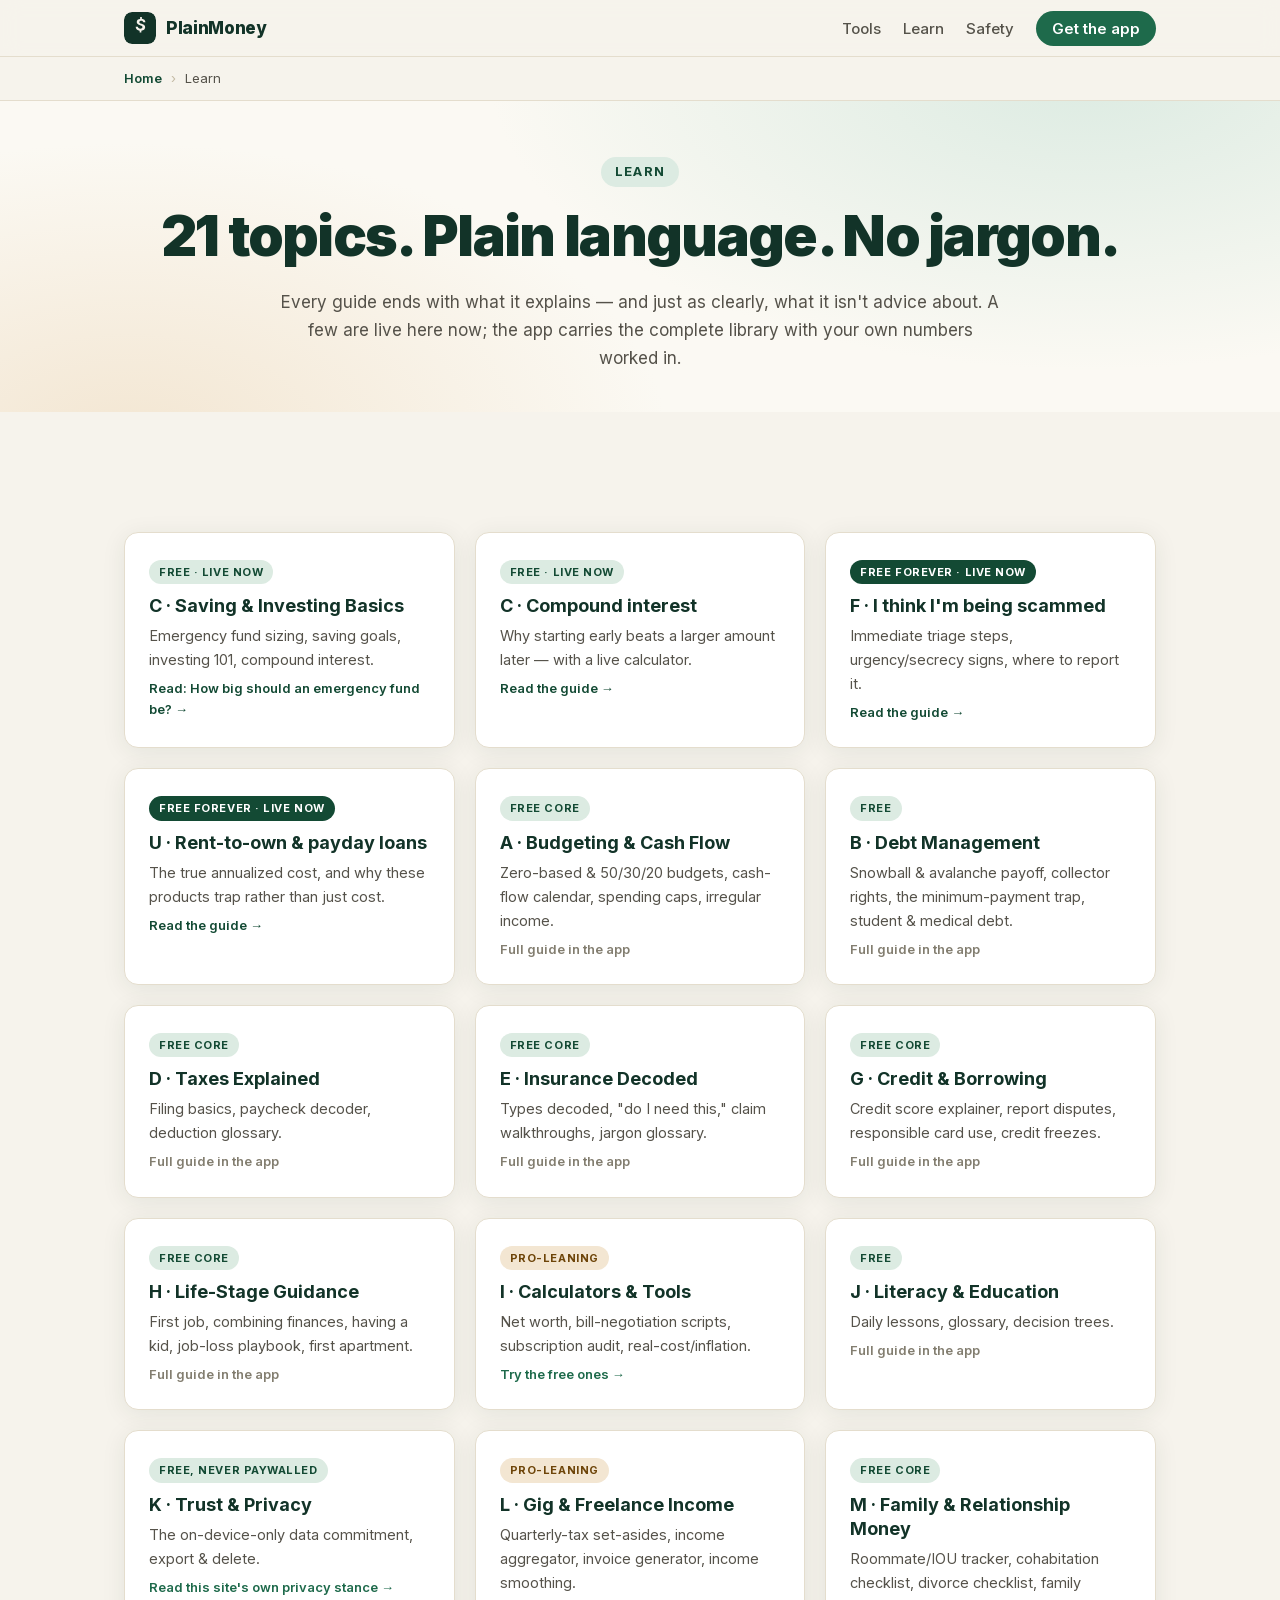
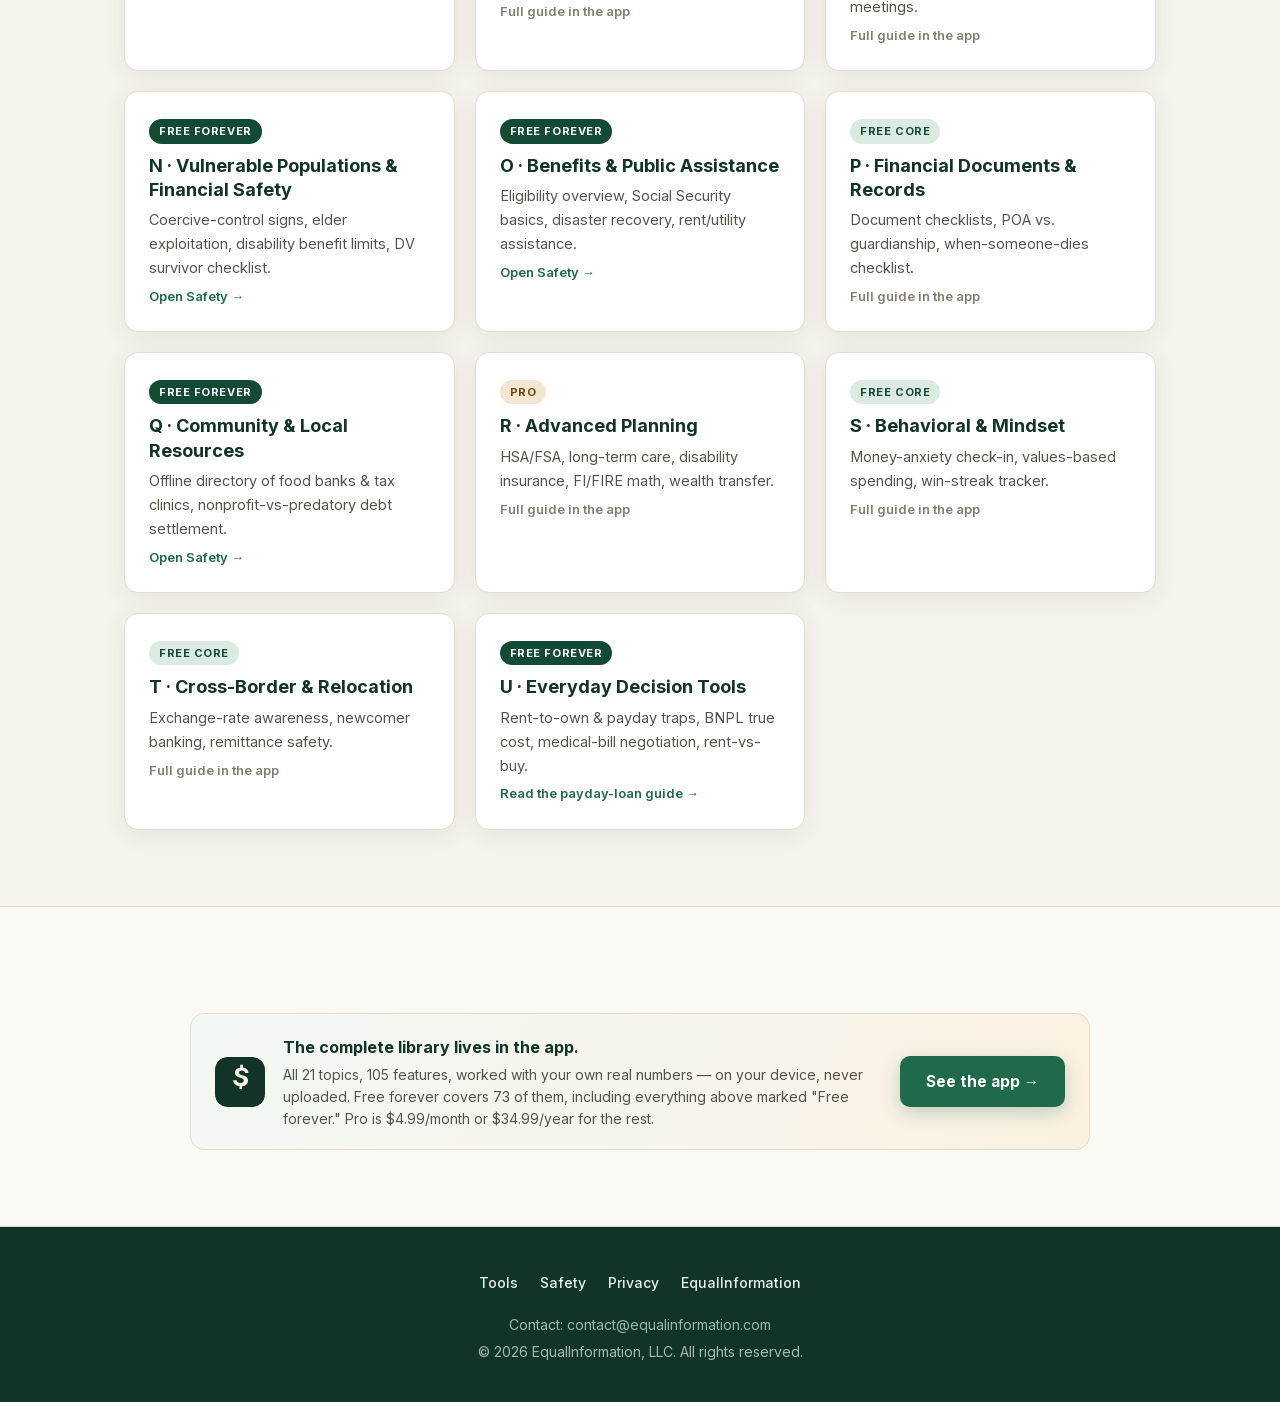
==== learn/index.html @ fc28e8ac "Ship v1 of the public companion site: hero, live calculators, Learn/Safety hubs Static HTML/CSS/JS s" ====
<!DOCTYPE html>
<html lang="en">
<head>
<meta charset="UTF-8">
<meta name="viewport" content="width=device-width, initial-scale=1.0">
<title>Learn — PlainMoney</title>
<meta name="description" content="21 plain-language money topics: budgeting, debt, saving, credit, taxes, insurance, scams, and more. Free calculators and guides, no signup.">
<link rel="canonical" href="https://equalinformation.com/plain-money-personal-finance-site/learn/">
<link rel="icon" type="image/svg+xml" href="../assets/img/favicon.svg">
<meta name="theme-color" content="#123328">
<link rel="stylesheet" href="../assets/fonts/inter.css">
<link rel="stylesheet" href="../assets/css/style.css">
</head>
<body>

<nav aria-label="Main">
  <div class="nav-inner">
    <a href="../" class="nav-logo"><img src="../assets/img/favicon.svg" alt="" width="32" height="32"><span>PlainMoney</span></a>
    <ul class="nav-links" id="nav-links">
      <li><a href="../tools/">Tools</a></li>
      <li><a href="./">Learn</a></li>
      <li><a href="../safety/">Safety</a></li>
      <li><a href="../#apps" class="nav-cta">Get the app</a></li>
    </ul>
    <button class="mobile-menu-btn" onclick="document.getElementById('nav-links').classList.toggle('show')" aria-label="Menu">&#9776;</button>
  </div>
</nav>
<div class="crumbs"><div class="wrap"><a href="../">Home</a><span class="sep">&rsaquo;</span><span class="current">Learn</span></div></div>

<main>

<header class="hero hero-sub">
  <div class="wrap">
    <p class="kicker">Learn</p>
    <h1>21 topics. Plain language. No jargon.</h1>
    <p class="lede">Every guide ends with what it explains — and just as clearly, what it isn't advice about. A few are live here now; the app carries the complete library with your own numbers worked in.</p>
  </div>
</header>

<section class="section">
  <div class="wrap">
    <div class="grid cols-3" id="module-grid">

      <a class="card card-link hoverable" href="emergency-fund.html">
        <span class="badge badge-free">Free &middot; live now</span>
        <h3 style="margin-top:10px">C &middot; Saving &amp; Investing Basics</h3>
        <p>Emergency fund sizing, saving goals, investing 101, compound interest.</p>
        <span class="try">Read: How big should an emergency fund be? &rarr;</span>
      </a>

      <a class="card card-link hoverable" href="compound-interest.html">
        <span class="badge badge-free">Free &middot; live now</span>
        <h3 style="margin-top:10px">C &middot; Compound interest</h3>
        <p>Why starting early beats a larger amount later — with a live calculator.</p>
        <span class="try">Read the guide &rarr;</span>
      </a>

      <a class="card card-link hoverable" href="being-scammed.html">
        <span class="badge badge-forever">Free forever &middot; live now</span>
        <h3 style="margin-top:10px">F &middot; I think I'm being scammed</h3>
        <p>Immediate triage steps, urgency/secrecy signs, where to report it.</p>
        <span class="try">Read the guide &rarr;</span>
      </a>

      <a class="card card-link hoverable" href="rent-to-own-and-payday-loans.html">
        <span class="badge badge-forever">Free forever &middot; live now</span>
        <h3 style="margin-top:10px">U &middot; Rent-to-own &amp; payday loans</h3>
        <p>The true annualized cost, and why these products trap rather than just cost.</p>
        <span class="try">Read the guide &rarr;</span>
      </a>

      <div class="card"><span class="badge badge-free">Free core</span><h3 style="margin-top:10px">A &middot; Budgeting &amp; Cash Flow</h3><p>Zero-based &amp; 50/30/20 budgets, cash-flow calendar, spending caps, irregular income.</p><span class="try" style="color:var(--ink-faint)">Full guide in the app</span></div>
      <div class="card"><span class="badge badge-free">Free</span><h3 style="margin-top:10px">B &middot; Debt Management</h3><p>Snowball &amp; avalanche payoff, collector rights, the minimum-payment trap, student &amp; medical debt.</p><span class="try" style="color:var(--ink-faint)">Full guide in the app</span></div>
      <div class="card"><span class="badge badge-free">Free core</span><h3 style="margin-top:10px">D &middot; Taxes Explained</h3><p>Filing basics, paycheck decoder, deduction glossary.</p><span class="try" style="color:var(--ink-faint)">Full guide in the app</span></div>
      <div class="card"><span class="badge badge-free">Free core</span><h3 style="margin-top:10px">E &middot; Insurance Decoded</h3><p>Types decoded, "do I need this," claim walkthroughs, jargon glossary.</p><span class="try" style="color:var(--ink-faint)">Full guide in the app</span></div>
      <div class="card"><span class="badge badge-free">Free core</span><h3 style="margin-top:10px">G &middot; Credit &amp; Borrowing</h3><p>Credit score explainer, report disputes, responsible card use, credit freezes.</p><span class="try" style="color:var(--ink-faint)">Full guide in the app</span></div>
      <div class="card"><span class="badge badge-free">Free core</span><h3 style="margin-top:10px">H &middot; Life-Stage Guidance</h3><p>First job, combining finances, having a kid, job-loss playbook, first apartment.</p><span class="try" style="color:var(--ink-faint)">Full guide in the app</span></div>
      <div class="card"><span class="badge badge-pro">Pro-leaning</span><h3 style="margin-top:10px">I &middot; Calculators &amp; Tools</h3><p>Net worth, bill-negotiation scripts, subscription audit, real-cost/inflation.</p><span class="try"><a href="../tools/">Try the free ones &rarr;</a></span></div>
      <div class="card"><span class="badge badge-free">Free</span><h3 style="margin-top:10px">J &middot; Literacy &amp; Education</h3><p>Daily lessons, glossary, decision trees.</p><span class="try" style="color:var(--ink-faint)">Full guide in the app</span></div>
      <div class="card"><span class="badge badge-free">Free, never paywalled</span><h3 style="margin-top:10px">K &middot; Trust &amp; Privacy</h3><p>The on-device-only data commitment, export &amp; delete.</p><span class="try"><a href="../privacy.html">Read this site's own privacy stance &rarr;</a></span></div>
      <div class="card"><span class="badge badge-pro">Pro-leaning</span><h3 style="margin-top:10px">L &middot; Gig &amp; Freelance Income</h3><p>Quarterly-tax set-asides, income aggregator, invoice generator, income smoothing.</p><span class="try" style="color:var(--ink-faint)">Full guide in the app</span></div>
      <div class="card"><span class="badge badge-free">Free core</span><h3 style="margin-top:10px">M &middot; Family &amp; Relationship Money</h3><p>Roommate/IOU tracker, cohabitation checklist, divorce checklist, family meetings.</p><span class="try" style="color:var(--ink-faint)">Full guide in the app</span></div>
      <div class="card"><span class="badge badge-forever">Free forever</span><h3 style="margin-top:10px">N &middot; Vulnerable Populations &amp; Financial Safety</h3><p>Coercive-control signs, elder exploitation, disability benefit limits, DV survivor checklist.</p><span class="try"><a href="../safety/">Open Safety &rarr;</a></span></div>
      <div class="card"><span class="badge badge-forever">Free forever</span><h3 style="margin-top:10px">O &middot; Benefits &amp; Public Assistance</h3><p>Eligibility overview, Social Security basics, disaster recovery, rent/utility assistance.</p><span class="try"><a href="../safety/">Open Safety &rarr;</a></span></div>
      <div class="card"><span class="badge badge-free">Free core</span><h3 style="margin-top:10px">P &middot; Financial Documents &amp; Records</h3><p>Document checklists, POA vs. guardianship, when-someone-dies checklist.</p><span class="try" style="color:var(--ink-faint)">Full guide in the app</span></div>
      <div class="card"><span class="badge badge-forever">Free forever</span><h3 style="margin-top:10px">Q &middot; Community &amp; Local Resources</h3><p>Offline directory of food banks &amp; tax clinics, nonprofit-vs-predatory debt settlement.</p><span class="try"><a href="../safety/">Open Safety &rarr;</a></span></div>
      <div class="card"><span class="badge badge-pro">Pro</span><h3 style="margin-top:10px">R &middot; Advanced Planning</h3><p>HSA/FSA, long-term care, disability insurance, FI/FIRE math, wealth transfer.</p><span class="try" style="color:var(--ink-faint)">Full guide in the app</span></div>
      <div class="card"><span class="badge badge-free">Free core</span><h3 style="margin-top:10px">S &middot; Behavioral &amp; Mindset</h3><p>Money-anxiety check-in, values-based spending, win-streak tracker.</p><span class="try" style="color:var(--ink-faint)">Full guide in the app</span></div>
      <div class="card"><span class="badge badge-free">Free core</span><h3 style="margin-top:10px">T &middot; Cross-Border &amp; Relocation</h3><p>Exchange-rate awareness, newcomer banking, remittance safety.</p><span class="try" style="color:var(--ink-faint)">Full guide in the app</span></div>
      <div class="card"><span class="badge badge-forever">Free forever</span><h3 style="margin-top:10px">U &middot; Everyday Decision Tools</h3><p>Rent-to-own &amp; payday traps, BNPL true cost, medical-bill negotiation, rent-vs-buy.</p><span class="try"><a href="rent-to-own-and-payday-loans.html">Read the payday-loan guide &rarr;</a></span></div>

    </div>
  </div>
</section>

<section class="section tint">
  <div class="wrap">
    <div class="iap-plug">
      <img class="iap-icon" src="../assets/img/favicon.svg" alt="">
      <div class="iap-copy">
        <strong>The complete library lives in the app.</strong>
        <p>All 21 topics, 105 features, worked with your own real numbers — on your device, never uploaded. Free forever covers 73 of them, including everything above marked "Free forever." Pro is $4.99/month or $34.99/year for the rest.</p>
      </div>
      <div class="iap-cta"><a class="btn btn-primary" href="../#apps">See the app &rarr;</a></div>
    </div>
  </div>
</section>

</main>

<footer>
  <div class="wrap footer-inner">
    <ul class="footer-links">
      <li><a href="../tools/">Tools</a></li>
      <li><a href="../safety/">Safety</a></li>
      <li><a href="../privacy.html">Privacy</a></li>
      <li><a href="https://equalinformation.com" target="_blank" rel="noopener">EqualInformation</a></li>
    </ul>
    <p class="footer-copy">Contact: <a href="mailto:contact@equalinformation.com">contact@equalinformation.com</a><br>&copy; 2026 EqualInformation, LLC. All rights reserved.</p>
  </div>
</footer>

<script>
  document.querySelectorAll('.nav-links a').forEach(function (a) {
    a.addEventListener('click', function () { document.getElementById('nav-links').classList.remove('show'); });
  });
</script>
</body>
</html>
---- assets/fonts/inter.css ----
/* Inter variable font (latin subset) — self-hosted, no third-party requests.
   Single variable file covers all weights 100–900. */
@font-face {
    font-family: 'Inter';
    font-style: normal;
    font-weight: 100 900;
    font-display: swap;
    src: url(inter-latin-var.woff2) format('woff2');
    unicode-range: U+0000-00FF, U+0131, U+0152-0153, U+02BB-02BC, U+02C6, U+02DA, U+02DC, U+0304, U+0308, U+0329, U+2000-206F, U+20AC, U+2122, U+2191, U+2193, U+2212, U+2215, U+FEFF, U+FFFD;
}
---- assets/css/style.css ----
/* PlainMoney — brand stylesheet
   Formula shared with nutrisize.health / insurance-site: white-canvas-style layout,
   Inter type, pill kickers, 14px card radius, tinted-hairline cards, dark footer band.
   Palette is PlainMoney's OWN — pulled straight from the shipped app's "Paper & Ink"
   theme (ios/PlainMoney/Resources/Theme.swift, android Colors.kt) so the site previews
   what the app actually looks like: warm paper, not white; deep green; amber only for
   genuine caution. Not a copy of nutrisize's green or insurance's blue — same formula,
   this product's own colors. */

:root {
    --green-900: #123328;
    --green-700: #134a34;
    --green-600: #1e6a4b;
    --green-500: #278860;
    --green-100: #dcebe2;
    --amber-700: #6e4509;
    --amber-600: #8a5a0c;
    --amber-500: #a8690e;
    --amber-100: #f3e6d2;
    --red-600: #b3311f;
    --ink: #1c1b18;
    --ink-soft: #55524a;
    --ink-faint: #837e70;
    --paper: #f6f3ec;
    --paper-tint: #fbf9f3;
    --card: #ffffff;
    --line: #e4ddcd;
    --radius: 14px;
    --shadow: 0 4px 24px rgba(18, 51, 40, 0.08);
    --maxw: 1080px;
}

* { margin: 0; padding: 0; box-sizing: border-box; }

html { scroll-behavior: smooth; scroll-padding-top: 74px; }

body {
    font-family: 'Inter', -apple-system, BlinkMacSystemFont, 'Segoe UI', Roboto, sans-serif;
    color: var(--ink);
    background: var(--paper);
    line-height: 1.65;
    font-size: 16px;
    -webkit-font-smoothing: antialiased;
}

img { max-width: 100%; display: block; }
a { color: var(--green-600); text-decoration: none; }
a:hover { text-decoration: underline; }

.wrap { max-width: var(--maxw); margin: 0 auto; padding: 0 24px; }

.sr-only, .skip {
    position: absolute; width: 1px; height: 1px; overflow: hidden;
    clip: rect(0 0 0 0); white-space: nowrap;
}
.skip:focus {
    position: fixed; top: 8px; left: 8px; z-index: 100; width: auto; height: auto;
    clip: auto; background: var(--green-900); color: #fff; padding: 10px 16px;
    border-radius: 8px; text-decoration: none;
}

/* ---------- Navigation ---------- */

nav {
    position: sticky; top: 0; z-index: 50;
    background: rgba(246, 243, 236, 0.92);
    backdrop-filter: blur(10px);
    -webkit-backdrop-filter: blur(10px);
    border-bottom: 1px solid var(--line);
}
.nav-inner {
    max-width: var(--maxw); margin: 0 auto; padding: 12px 24px;
    display: flex; align-items: center; gap: 28px;
}
.nav-logo {
    display: flex; align-items: center; gap: 10px;
    font-weight: 800; font-size: 17px; color: var(--green-900);
    letter-spacing: -0.02em;
}
.nav-logo img { width: 32px; height: 32px; border-radius: 8px; }
.nav-links { display: flex; gap: 22px; list-style: none; margin-left: auto; align-items: center; }
.nav-links a { color: var(--ink-soft); font-size: 15px; font-weight: 500; text-decoration: none; }
.nav-links a:hover { color: var(--green-700); text-decoration: none; }
.nav-links .nav-cta {
    background: var(--green-600); color: #fff !important;
    padding: 8px 16px; border-radius: 999px; font-weight: 600;
}
.nav-links .nav-cta:hover { background: var(--green-700); }
.mobile-menu-btn {
    display: none; margin-left: auto; background: none; border: none;
    font-size: 24px; color: var(--green-900); cursor: pointer;
}

.crumbs { background: var(--paper); border-bottom: 1px solid var(--line); }
.crumbs .wrap { padding: 11px 24px; font-size: 13px; color: var(--ink-faint);
    display: flex; flex-wrap: wrap; align-items: center; gap: 2px 0; }
.crumbs a { color: var(--green-700); font-weight: 600; }
.crumbs .sep { margin: 0 9px; color: #c2b9a2; }
.crumbs .current { color: var(--ink-soft); }

/* ---------- Hero ---------- */

.hero {
    background:
        radial-gradient(1000px 500px at 85% -10%, var(--green-100) 0%, transparent 60%),
        radial-gradient(900px 500px at 10% 110%, var(--amber-100) 0%, transparent 60%),
        var(--paper-tint);
    padding: 84px 0 72px;
    text-align: center;
}
.hero-sub { padding: 56px 0 40px; }

.kicker {
    display: inline-block; font-size: 13px; font-weight: 700; letter-spacing: 0.08em;
    text-transform: uppercase; color: var(--green-700);
    background: var(--green-100); border-radius: 999px; padding: 4px 14px; margin-bottom: 18px;
}

.hero h1 {
    font-size: clamp(34px, 5.5vw, 56px);
    font-weight: 900; letter-spacing: -0.03em; line-height: 1.12;
    color: var(--green-900);
}
.hero h1 .accent { color: var(--green-600); }

.hero .tagline {
    margin-top: 14px; font-size: clamp(17px, 2.4vw, 21px);
    font-weight: 600; color: var(--amber-700);
}

.hero .lede {
    margin: 20px auto 0; max-width: 720px;
    font-size: 17px; color: var(--ink-soft);
}

.cta-row {
    margin-top: 32px; display: flex; flex-wrap: wrap; gap: 12px;
    justify-content: center; align-items: center;
}

.btn {
    display: inline-flex; align-items: center; gap: 8px;
    padding: 13px 26px; border-radius: 10px;
    font-weight: 700; font-size: 15.5px; text-decoration: none;
    border: none; cursor: pointer;
    transition: background .15s, border-color .15s, transform .1s;
}
.btn:hover { text-decoration: none; }
.btn:active { transform: translateY(1px); }
.btn-primary { background: var(--green-600); color: #fff; box-shadow: 0 6px 18px rgba(30,106,75,.25); }
.btn-primary:hover { background: var(--green-700); }
.btn-ghost { background: #fff; color: var(--green-900); border: 2px solid var(--green-100); }
.btn-ghost:hover { border-color: var(--green-600); }
.btn.outline { background: transparent; border: 2px solid var(--green-600); color: var(--green-700); }

/* Hero "Today tab" mockup */

.phone {
    background: #fff;
    border: 1px solid var(--line);
    border-radius: 24px; padding: 22px;
    box-shadow: 0 12px 34px rgba(18, 51, 40, 0.14);
    max-width: 400px; margin: 44px auto 0;
    text-align: left;
}
.phone-top { display: flex; justify-content: space-between; align-items: center; gap: 8px; margin-bottom: 14px; }
.phone-title { font-weight: 700; font-size: 13px; color: var(--ink-faint); text-transform: uppercase; letter-spacing: .06em; }
.phone-hero { text-align: center; padding: 8px 0 16px; border-bottom: 1px solid var(--line); margin-bottom: 14px; }
.phone-hero .amt { font-size: 34px; font-weight: 900; color: var(--green-800, var(--green-700)); letter-spacing: -0.02em; font-variant-numeric: tabular-nums; }
.phone-hero .cap { font-size: 12.5px; color: var(--ink-faint); margin-top: 2px; }
.phone-bar { display: flex; gap: 3px; margin-top: 14px; height: 28px; align-items: flex-end; }
.phone-bar span { flex: 1; background: var(--green-100); border-radius: 3px; }
.phone-bar span.low { background: var(--amber-100); }
.phone-row { display: flex; justify-content: space-between; align-items: center; padding: 9px 0; border-bottom: 1px solid var(--line); font-size: 13.5px; }
.phone-row:last-child { border-bottom: none; }
.phone-row .tag { color: var(--ink-soft); }
.phone-row .val { font-weight: 700; color: var(--ink); font-variant-numeric: tabular-nums; }
.phone-note { text-align: center; font-size: 12.5px; color: var(--ink-faint); margin-top: 14px; }

.hero-points {
    list-style: none; margin-top: 30px;
    display: flex; flex-wrap: wrap; gap: 10px; justify-content: center;
}
.hero-points li {
    background: #fff; border: 1px solid var(--line); border-radius: 999px;
    padding: 8px 18px 8px 38px; font-size: 14px; font-weight: 500; color: var(--ink-soft);
    position: relative;
}
.hero-points li::before {
    content: ""; position: absolute; left: 15px; top: 50%; margin-top: -8px;
    width: 16px; height: 16px;
    background: no-repeat center / contain
      url('data:image/svg+xml,<svg xmlns="http://www.w3.org/2000/svg" viewBox="0 0 16 16"><path d="M3 8.5 6.5 12 13 4.5" fill="none" stroke="%231e6a4b" stroke-width="2.4" stroke-linecap="round" stroke-linejoin="round"/></svg>');
}

/* ---------- Principles strip ---------- */

.sources { background: var(--card); padding: 30px 0 38px; border-bottom: 1px solid var(--line); }
.sources-label {
    text-align: center; color: var(--ink-faint); font-size: 13px; font-weight: 700;
    letter-spacing: 0.08em; text-transform: uppercase; margin-bottom: 16px;
}
.source-chips { list-style: none; display: flex; flex-wrap: wrap; justify-content: center; gap: 10px 12px; }
.source-chips li {
    background: var(--green-100); color: var(--green-700);
    border-radius: 999px; padding: 8px 18px; font-weight: 600; font-size: 14px;
}

/* ---------- Sections ---------- */

.section { padding: 76px 0; }
.section.tint { background: var(--paper-tint); border-top: 1px solid var(--line); border-bottom: 1px solid var(--line); }

.section-head { text-align: center; max-width: 760px; margin: 0 auto; }
.section-head .kicker { margin-bottom: 14px; }

h2 {
    font-size: clamp(26px, 4vw, 36px);
    font-weight: 800; letter-spacing: -0.02em; line-height: 1.18;
    color: var(--green-900); margin-bottom: 12px;
}
h3 { font-size: 18px; font-weight: 700; color: var(--green-900); line-height: 1.35; }

.section-lede { color: var(--ink-soft); font-size: 16.5px; }
.lede-light { color: #d6e9df; }

/* Cards / grids */

.grid { display: grid; grid-template-columns: repeat(3, 1fr); gap: 20px; margin-top: 44px; }
.grid.cols-2 { grid-template-columns: repeat(2, 1fr); }
.grid.cols-4 { grid-template-columns: repeat(4, 1fr); }

.card {
    background: var(--card); border: 1px solid var(--line); border-radius: var(--radius);
    box-shadow: var(--shadow); padding: 24px;
    transition: transform .18s, box-shadow .18s;
}
.card.hoverable:hover { transform: translateY(-3px); box-shadow: 0 10px 30px rgba(18,51,40,.13); }
.card .icon {
    width: 46px; height: 46px; border-radius: 12px; display: flex;
    align-items: center; justify-content: center; font-size: 22px;
    background: var(--green-100); margin-bottom: 14px;
}
.card .icon.amber { background: var(--amber-100); }
.card h3 { margin-bottom: 6px; }
.card p { font-size: 14.5px; color: var(--ink-soft); }
.card-link { display: block; color: inherit; text-decoration: none; }
.card-link:hover { text-decoration: none; }
.go { color: var(--green-600); font-weight: 800; }
.try { display: block; margin-top: 6px; font-size: 13px; color: var(--green-700); font-weight: 600; }

.badge {
    display: inline-block; font-size: 11px; font-weight: 700; letter-spacing: .05em;
    text-transform: uppercase; border-radius: 999px; padding: 3px 10px;
}
.badge-free { background: var(--green-100); color: var(--green-700); }
.badge-forever { background: var(--green-700); color: #fff; }
.badge-pro { background: var(--amber-100); color: var(--amber-700); }
.badge-soon { background: #efe9d9; color: var(--ink-faint); }

/* Steps */

.steps { list-style: none; margin-top: 44px; display: grid; grid-template-columns: repeat(auto-fit, minmax(230px, 1fr)); gap: 20px; }
.steps li { background: var(--card); border: 1px solid var(--line); border-radius: var(--radius); box-shadow: var(--shadow); padding: 26px 24px; }
.step-num {
    display: inline-flex; align-items: center; justify-content: center;
    width: 36px; height: 36px; border-radius: 50%;
    background: var(--green-100); color: var(--green-700); font-weight: 800; font-size: 15px;
    margin-bottom: 14px;
}
.steps h3 { margin-bottom: 8px; }
.steps p { font-size: 14.5px; color: var(--ink-soft); }

.fineprint {
    margin: 30px auto 0; font-size: 14.5px; color: var(--ink-soft); max-width: 760px;
    background: var(--green-100); border: 1px solid #c9ddd0; border-radius: var(--radius);
    padding: 16px 20px; text-align: center;
}

/* Versus */

.versus { display: grid; grid-template-columns: repeat(auto-fit, minmax(290px, 1fr)); gap: 20px; margin-top: 44px; }
.v-col { border-radius: 20px; padding: 32px 30px; }
.v-col h3 { margin-bottom: 18px; font-size: 19px; }
.v-col ul { list-style: none; display: grid; gap: 13px; }
.v-col li { padding-left: 30px; position: relative; font-size: 15px; }
.v-col li::before { content: ""; position: absolute; left: 0; top: 3px; width: 18px; height: 18px; background: no-repeat center / contain; }
.v-them { background: var(--card); border: 1px solid var(--line); box-shadow: var(--shadow); }
.v-them li { color: var(--ink-soft); }
.v-them li::before { background-image: url('data:image/svg+xml,<svg xmlns="http://www.w3.org/2000/svg" viewBox="0 0 18 18"><path d="M5 5l8 8M13 5l-8 8" stroke="%23b3311f" stroke-width="2" stroke-linecap="round"/></svg>'); }
.v-us { background: linear-gradient(120deg, var(--green-900), var(--green-600)); }
.v-us h3 { color: #fff; }
.v-us li { color: #e6f2ec; }
.v-us li::before { background-image: url('data:image/svg+xml,<svg xmlns="http://www.w3.org/2000/svg" viewBox="0 0 18 18"><path d="M4 9.5 7.5 13 14 5.5" fill="none" stroke="%23bdf0d8" stroke-width="2.4" stroke-linecap="round" stroke-linejoin="round"/></svg>'); }

/* Tools (calculators) */

.tool-card { background: var(--card); border: 1px solid var(--line); border-radius: var(--radius); box-shadow: var(--shadow); padding: 26px; }
.tool-card h3 { margin-bottom: 4px; }
.tool-card .tool-desc { font-size: 14px; color: var(--ink-soft); margin-bottom: 18px; }
.tool-row { display: grid; grid-template-columns: 1fr; gap: 12px; margin-bottom: 14px; }
.field { display: flex; flex-direction: column; gap: 6px; }
.field label { font-size: 12.5px; font-weight: 700; color: var(--ink-soft); text-transform: uppercase; letter-spacing: .04em; }
.field input, .field select {
    font-family: inherit; font-size: 15px; padding: 10px 12px;
    border: 1.5px solid var(--line); border-radius: 10px; background: var(--paper);
    color: var(--ink);
}
.field input:focus, .field select:focus { outline: 2px solid var(--green-500); outline-offset: 1px; border-color: var(--green-500); }
.tool-result {
    margin-top: 16px; padding: 16px 18px; border-radius: 12px;
    background: var(--green-100); border: 1px solid #c9ddd0;
}
.tool-result .r-num { font-size: 24px; font-weight: 800; color: var(--green-900); font-variant-numeric: tabular-nums; }
.tool-result .r-label { font-size: 13px; color: var(--ink-soft); margin-top: 2px; }
.tool-note { margin-top: 12px; font-size: 12.5px; color: var(--ink-faint); }
.tool-not-saved {
    display: inline-flex; align-items: center; gap: 6px; font-size: 11.5px; font-weight: 700;
    color: var(--ink-faint); text-transform: uppercase; letter-spacing: .04em; margin-top: 12px;
}

/* App/Pro plug components */

.app-plug {
    display: flex; align-items: flex-start; gap: 14px;
    max-width: 760px; margin: 26px auto 0; padding: 14px 18px;
    background: #f3f8f4; border: 1px solid var(--line); border-radius: 14px;
}
.app-plug img { width: 32px; height: 32px; border-radius: 8px; flex: none; margin-top: 2px; }
.app-plug p { margin: 0; font-size: 14px; line-height: 1.55; color: var(--ink-soft); }
.app-plug a { color: var(--green-700); font-weight: 700; white-space: nowrap; }

.iap-plug {
    display: flex; align-items: center; gap: 18px; flex-wrap: wrap;
    max-width: 900px; margin: 30px auto 0; padding: 20px 24px;
    background: linear-gradient(120deg, #f2f8f4, #fbf1e2);
    border: 1px solid var(--line); border-radius: 14px;
}
.iap-plug .iap-icon { width: 50px; height: 50px; border-radius: 12px; flex: none; }
.iap-plug .iap-copy { flex: 1 1 320px; min-width: 240px; }
.iap-plug .iap-copy strong { display: block; color: var(--green-900); font-size: 16px; margin-bottom: 4px; }
.iap-plug .iap-copy p { margin: 0; font-size: 14px; line-height: 1.55; color: var(--ink-soft); }
.iap-plug .iap-cta { flex: none; }

.pd-gate {
    margin: 18px 0 0; padding: 16px 18px; border-radius: 12px;
    background: linear-gradient(120deg, #f3f8f4, #fbf1e2); border: 1px dashed #cddccf;
}
.pd-gate h4 { margin: 0 0 4px; font-size: 14px; color: var(--green-900); }
.pd-gate p { margin: 0; font-size: 13.5px; line-height: 1.55; color: var(--ink-soft); }

/* Apps band */

.apps-band { padding: 76px 0; }
.apps-band .wrap.apps-grid {
    background: linear-gradient(120deg, var(--green-900), var(--green-600));
    border-radius: 24px; padding: clamp(36px, 5vw, 60px);
    max-width: calc(var(--maxw) - 48px);
    display: grid; grid-template-columns: minmax(0, 1.1fr) minmax(0, .9fr);
    gap: clamp(32px, 5vw, 64px); align-items: center;
}
.apps-band h2 { color: #fff; }
.apps-grid .cta-row { margin-top: 26px; justify-content: flex-start; }

.store-pill {
    display: inline-flex; align-items: center; padding: 12px 22px; border-radius: 12px;
    border: 1.5px solid rgba(255,255,255,.4); color: #fff;
    font-weight: 600; font-size: 14.5px; background: rgba(255,255,255,.08);
    text-decoration: none;
}
.store-pill.disabled { opacity: .72; cursor: default; }
.store-pill:hover { text-decoration: none; }

.apps-points { list-style: none; display: grid; gap: 14px; }
.apps-points li {
    color: #d9ecdf; font-size: 14.5px; padding: 15px 18px 15px 46px; position: relative;
    background: rgba(255,255,255,.08); border: 1px solid rgba(255,255,255,.14);
    border-radius: 14px;
}
.apps-points strong { color: #fff; display: block; margin-bottom: 2px; font-size: 15px; }
.apps-points li::before {
    content: ""; position: absolute; left: 16px; top: 19px; width: 18px; height: 18px;
    background: no-repeat center / contain
      url('data:image/svg+xml,<svg xmlns="http://www.w3.org/2000/svg" viewBox="0 0 18 18"><path d="M4 9.5 7.5 13 14 5.5" fill="none" stroke="%23bdf0d8" stroke-width="2.4" stroke-linecap="round" stroke-linejoin="round"/></svg>');
}

/* ---------- Footer ---------- */

footer { background: var(--green-900); color: #cfe0d6; padding: 44px 0 36px; font-size: 14px; }
.footer-inner { max-width: var(--maxw); margin: 0 auto; padding: 0 24px; text-align: center; }
.footer-links { list-style: none; display: flex; gap: 22px; justify-content: center; flex-wrap: wrap; margin-bottom: 18px; }
.footer-links a { color: #e7f2ea; font-weight: 500; }
.footer-links a:hover { color: #fff; }
.footer-copy { opacity: 0.78; line-height: 1.9; }
.footer-copy a { color: #b9e0c9; }

/* ---------- Reveal animation ---------- */

.reveal { opacity: 0; transform: translateY(18px); transition: opacity .6s ease, transform .6s ease; }
.reveal.in { opacity: 1; transform: none; }

@media (prefers-reduced-motion: reduce) {
    html { scroll-behavior: auto; }
    .reveal { opacity: 1; transform: none; transition: none; }
}

/* ---------- Responsive ---------- */

@media (max-width: 900px) {
    .apps-band .wrap.apps-grid { grid-template-columns: 1fr; }
    .grid { grid-template-columns: repeat(2, 1fr) !important; }
}

@media (max-width: 720px) {
    .mobile-menu-btn { display: block; }
    .nav-links {
        display: none; position: absolute; top: 100%; left: 0; right: 0;
        background: var(--paper); border-bottom: 1px solid var(--line);
        flex-direction: column; padding: 16px 24px; gap: 14px; align-items: flex-start;
    }
    .nav-links.show { display: flex; }
    .nav-links .nav-cta { margin: 0; }
    .cta-row .btn { flex: 1 1 auto; justify-content: center; }
    .hero { padding: 60px 0 56px; }
    .grid { grid-template-columns: 1fr !important; }
}
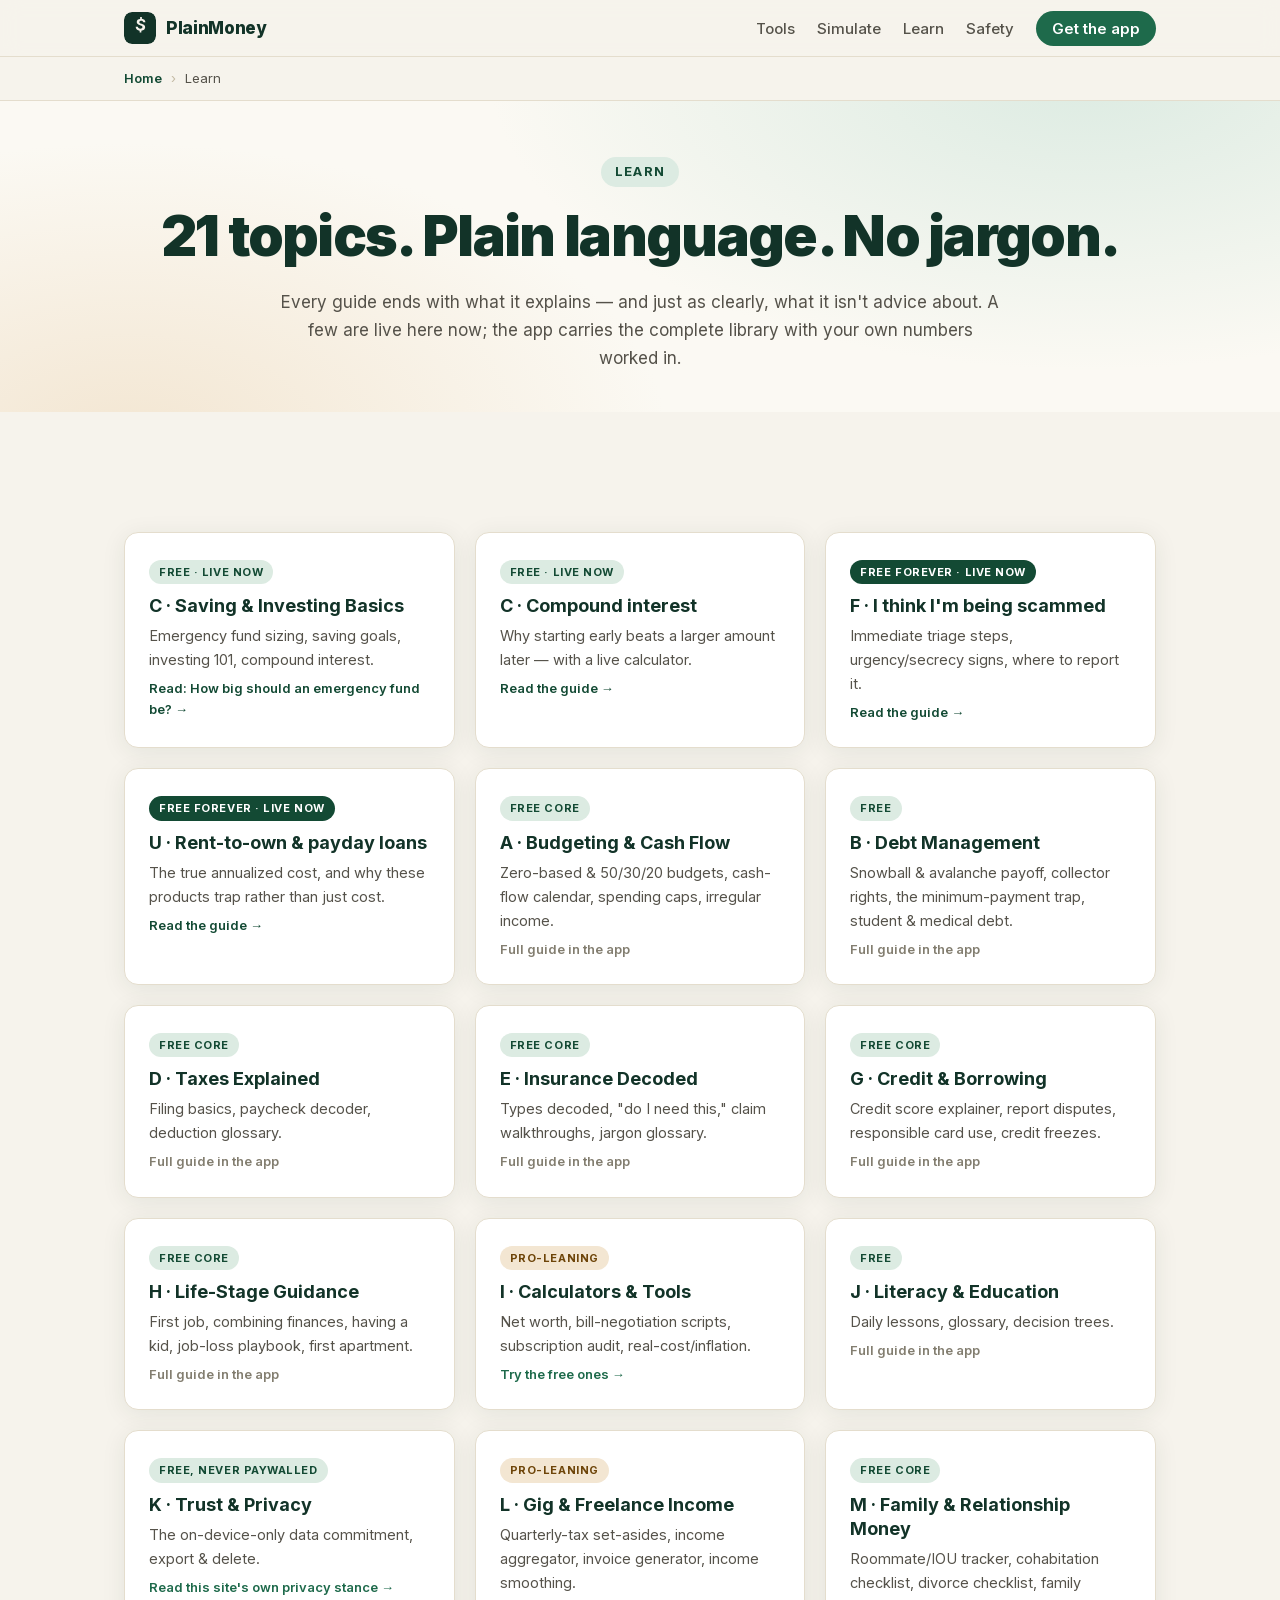
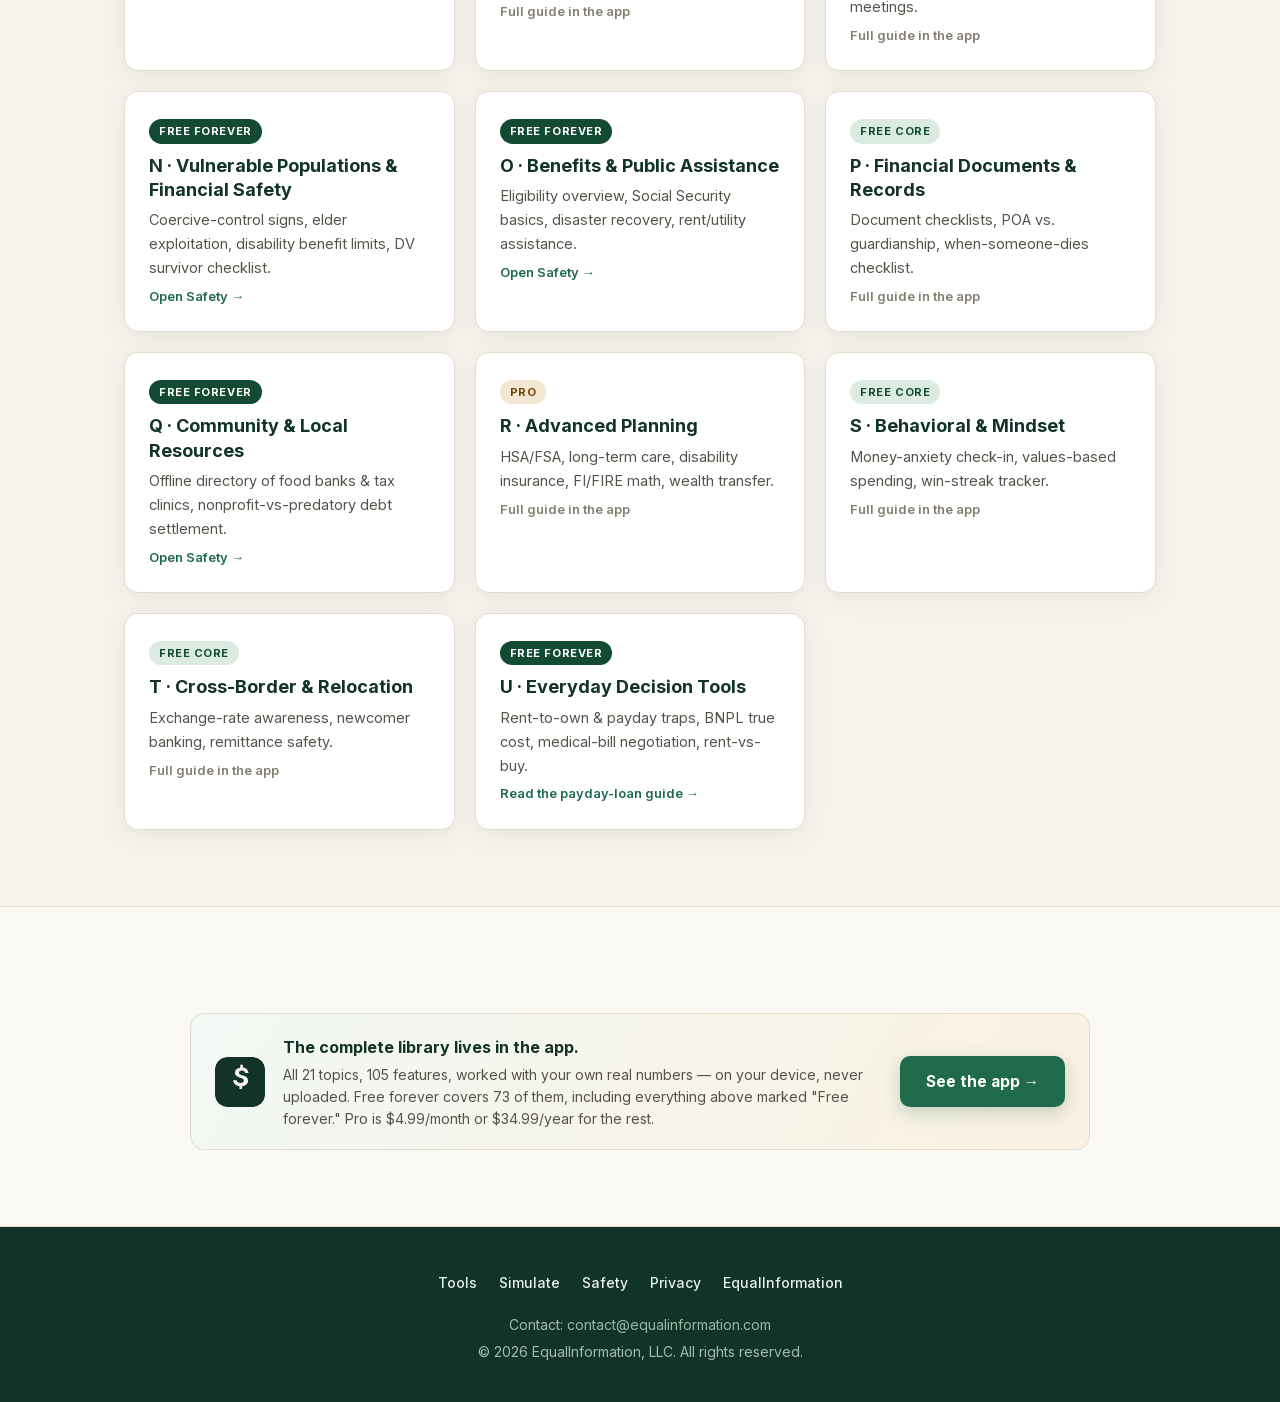
==== commit 5f617b34: "Add "The Journey of a Dollar" — an animated Sankey simulation of one paycheck New simulate/ section:" ====
--- a/learn/index.html
+++ b/learn/index.html
@@ -18,6 +18,7 @@
     <a href="../" class="nav-logo"><img src="../assets/img/favicon.svg" alt="" width="32" height="32"><span>PlainMoney</span></a>
     <ul class="nav-links" id="nav-links">
       <li><a href="../tools/">Tools</a></li>
+      <li><a href="../simulate/">Simulate</a></li>
       <li><a href="./">Learn</a></li>
       <li><a href="../safety/">Safety</a></li>
       <li><a href="../#apps" class="nav-cta">Get the app</a></li>
@@ -112,6 +113,7 @@
   <div class="wrap footer-inner">
     <ul class="footer-links">
       <li><a href="../tools/">Tools</a></li>
+      <li><a href="../simulate/">Simulate</a></li>
       <li><a href="../safety/">Safety</a></li>
       <li><a href="../privacy.html">Privacy</a></li>
       <li><a href="https://equalinformation.com" target="_blank" rel="noopener">EqualInformation</a></li>
--- a/assets/css/style.css
+++ b/assets/css/style.css
@@ -404,6 +404,33 @@
     .reveal { opacity: 1; transform: none; transition: none; }
 }
 
+/* ---------- Simulate (Sankey money-flow) ---------- */
+
+.sankey-wrap {
+    background: var(--card); border: 1px solid var(--line); border-radius: var(--radius);
+    box-shadow: var(--shadow); padding: 16px; overflow-x: auto;
+}
+#sankey-svg { width: 100%; height: auto; display: block; min-width: 640px; }
+.sankey-label { font: 700 13px/1.3 'Inter', sans-serif; fill: var(--ink); }
+.sankey-amt { font: 600 12px/1.3 'Inter', sans-serif; fill: var(--ink-faint); font-variant-numeric: tabular-nums; }
+.flow-link { transition: stroke-opacity .15s; stroke-dasharray: 6 6; animation: flow-dash 1.6s linear infinite; }
+.flow-link:hover { stroke-opacity: 0.6 !important; }
+@keyframes flow-dash { to { stroke-dashoffset: -24; } }
+@media (prefers-reduced-motion: reduce) { .flow-link { animation: none; } }
+
+.sim-controls { display: grid; grid-template-columns: repeat(2, 1fr); gap: 16px; margin-bottom: 22px; }
+.sim-controls .field-slider { display: flex; flex-direction: column; gap: 6px; }
+.sim-controls label { font-size: 12.5px; font-weight: 700; color: var(--ink-soft); display: flex; justify-content: space-between; }
+.sim-controls label .sim-val { color: var(--green-700); font-variant-numeric: tabular-nums; }
+.sim-controls input[type="range"] { width: 100%; accent-color: var(--green-600); }
+.sim-controls input[type="number"] { font-family: inherit; font-size: 15px; padding: 8px 10px; border: 1.5px solid var(--line); border-radius: 8px; background: var(--paper); color: var(--ink); }
+
+.flow-cards { display: grid; grid-template-columns: repeat(auto-fit, minmax(180px, 1fr)); gap: 12px; margin-top: 22px; }
+.flow-card { display: flex; align-items: center; gap: 10px; background: var(--card); border: 1px solid var(--line); border-radius: 10px; padding: 12px 14px; }
+.flow-card .dot { width: 10px; height: 10px; border-radius: 50%; flex: none; }
+.flow-card .fc-label { font-size: 12px; color: var(--ink-faint); font-weight: 600; }
+.flow-card .fc-amt { font-size: 15px; font-weight: 800; color: var(--ink); font-variant-numeric: tabular-nums; }
+
 /* ---------- Responsive ---------- */
 
 @media (max-width: 900px) {
@@ -423,4 +450,5 @@
     .cta-row .btn { flex: 1 1 auto; justify-content: center; }
     .hero { padding: 60px 0 56px; }
     .grid { grid-template-columns: 1fr !important; }
-}
+    .sim-controls { grid-template-columns: 1fr; }
+}
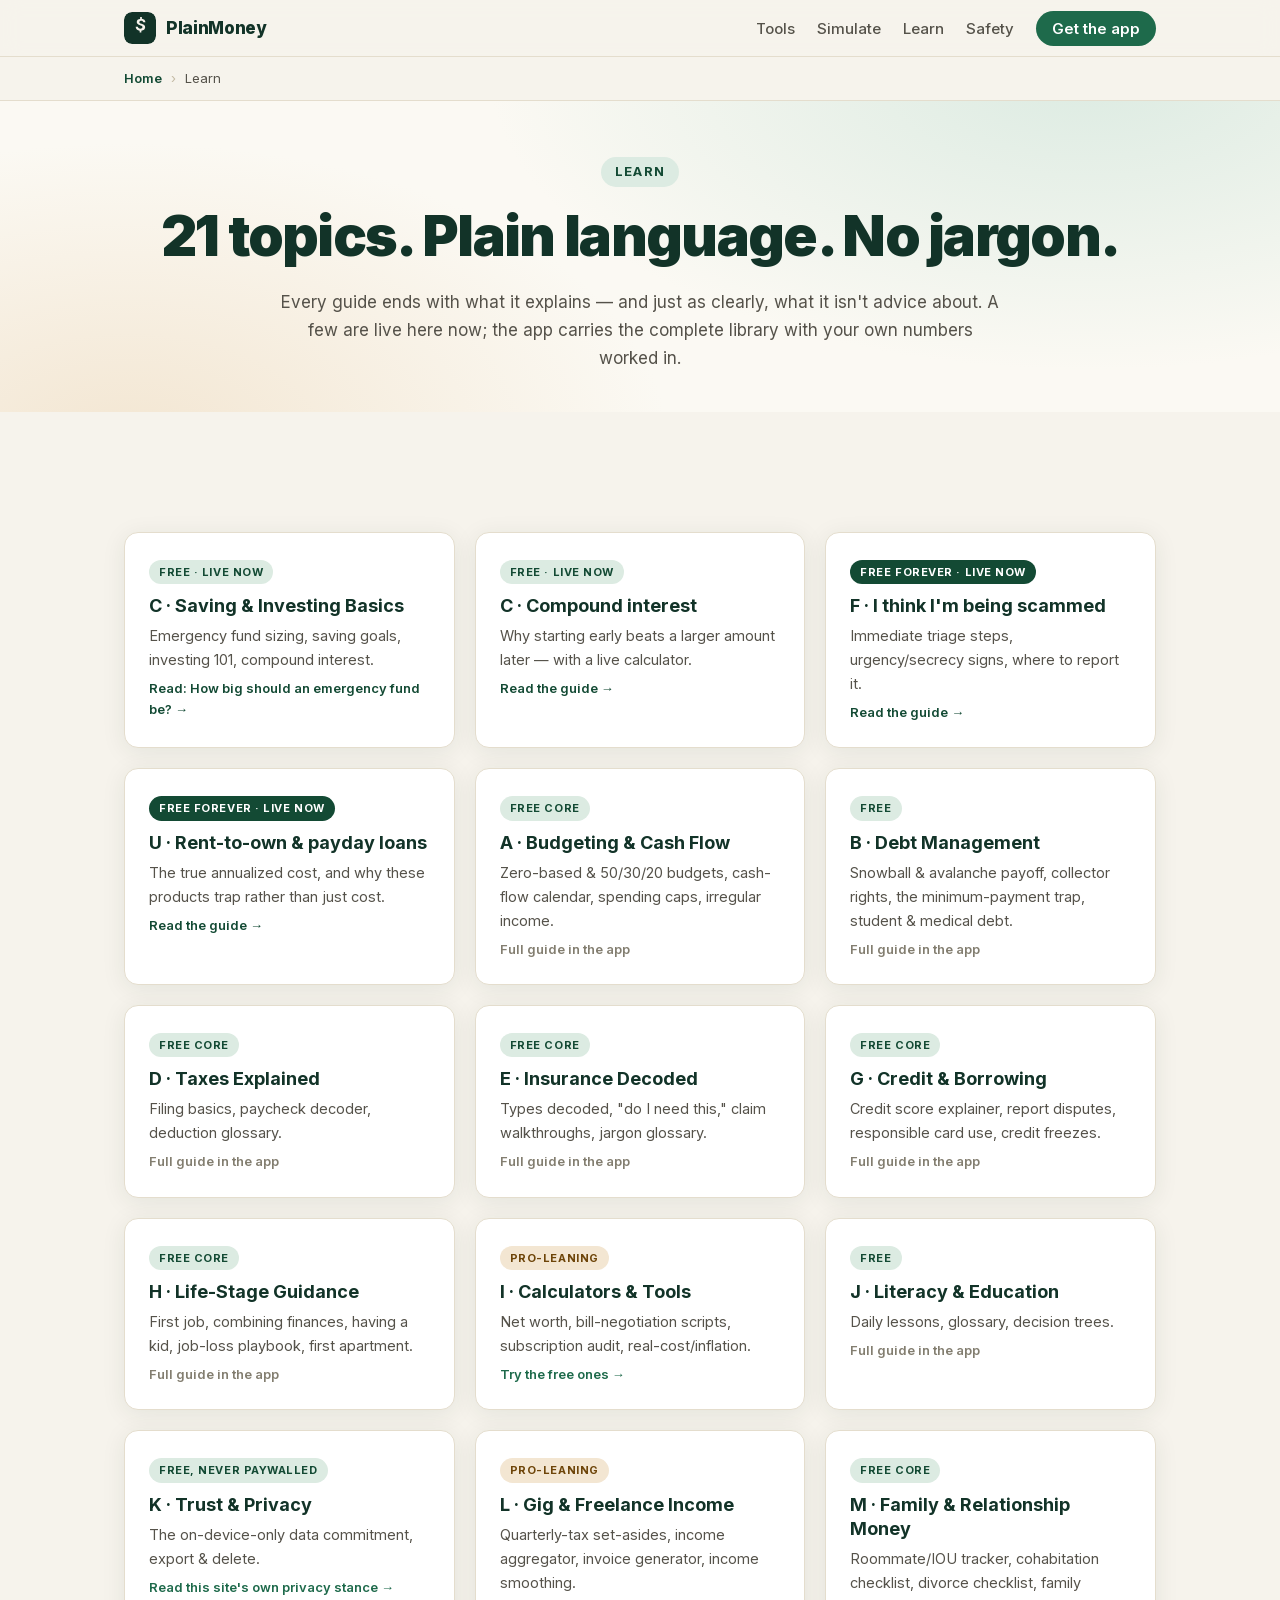
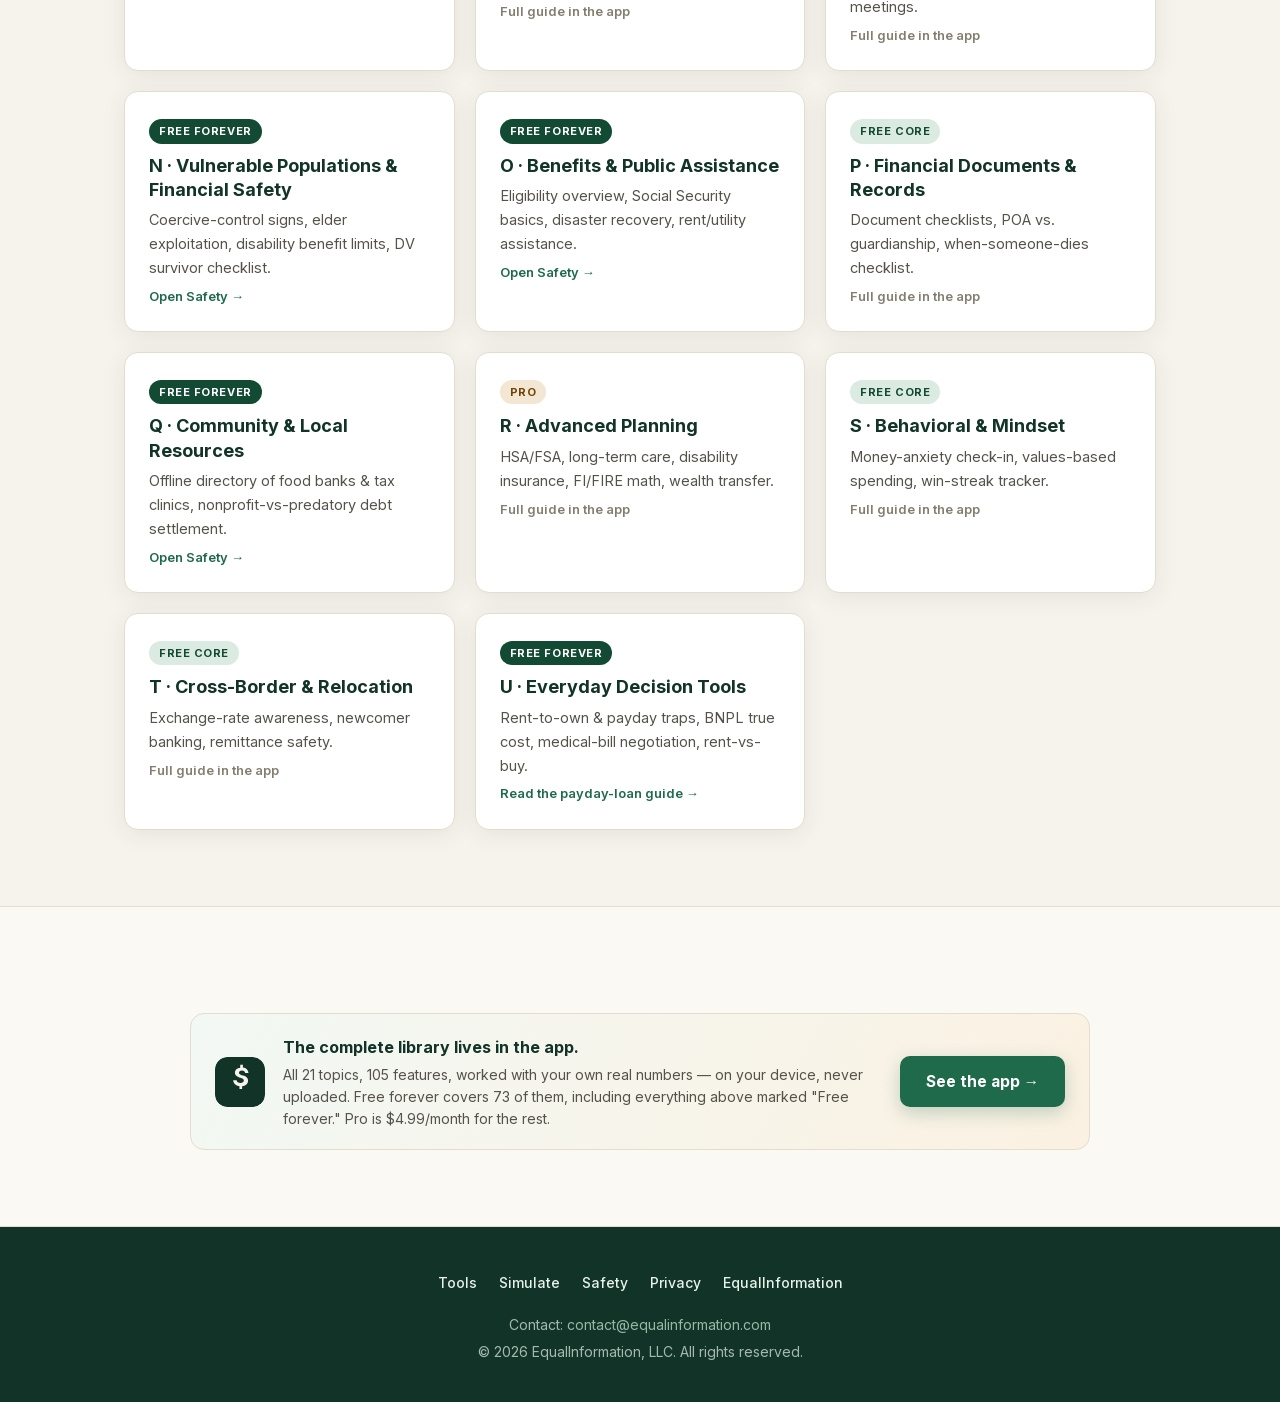
==== commit 3075eca0: "App Store pill goes live (iOS approved 2026-09-22); drop stale $34.99/year Pro price Co-Authored-By:" ====
--- a/learn/index.html
+++ b/learn/index.html
@@ -100,7 +100,7 @@
       <img class="iap-icon" src="../assets/img/favicon.svg" alt="">
       <div class="iap-copy">
         <strong>The complete library lives in the app.</strong>
-        <p>All 21 topics, 105 features, worked with your own real numbers — on your device, never uploaded. Free forever covers 73 of them, including everything above marked "Free forever." Pro is $4.99/month or $34.99/year for the rest.</p>
+        <p>All 21 topics, 105 features, worked with your own real numbers — on your device, never uploaded. Free forever covers 73 of them, including everything above marked "Free forever." Pro is $4.99/month for the rest.</p>
       </div>
       <div class="iap-cta"><a class="btn btn-primary" href="../#apps">See the app &rarr;</a></div>
     </div>
--- a/assets/css/style.css
+++ b/assets/css/style.css
@@ -404,6 +404,24 @@
     .reveal { opacity: 1; transform: none; transition: none; }
 }
 
+/* ---------- Screenshot gallery ("See it in action") ---------- */
+
+.screens-grid {
+    list-style: none; margin-top: 44px;
+    display: grid; grid-template-columns: repeat(4, 1fr); gap: 18px;
+}
+.screen-item { text-align: center; }
+.screen-frame {
+    background: #0c0c0c; border-radius: 30px; padding: 8px;
+    box-shadow: 0 14px 34px rgba(18, 51, 40, 0.18);
+    aspect-ratio: 9 / 19.5; overflow: hidden;
+}
+.screen-frame img {
+    width: 100%; height: 100%; object-fit: cover; object-position: top center;
+    border-radius: 22px; display: block;
+}
+.screen-item .cap { margin-top: 14px; font-size: 13.5px; font-weight: 600; color: var(--ink-soft); }
+
 /* ---------- Simulate (Sankey money-flow) ---------- */
 
 .sankey-wrap {
@@ -436,6 +454,11 @@
 @media (max-width: 900px) {
     .apps-band .wrap.apps-grid { grid-template-columns: 1fr; }
     .grid { grid-template-columns: repeat(2, 1fr) !important; }
+    .screens-grid { grid-template-columns: repeat(3, 1fr); }
+}
+
+@media (max-width: 560px) {
+    .screens-grid { grid-template-columns: repeat(2, 1fr); }
 }
 
 @media (max-width: 720px) {
